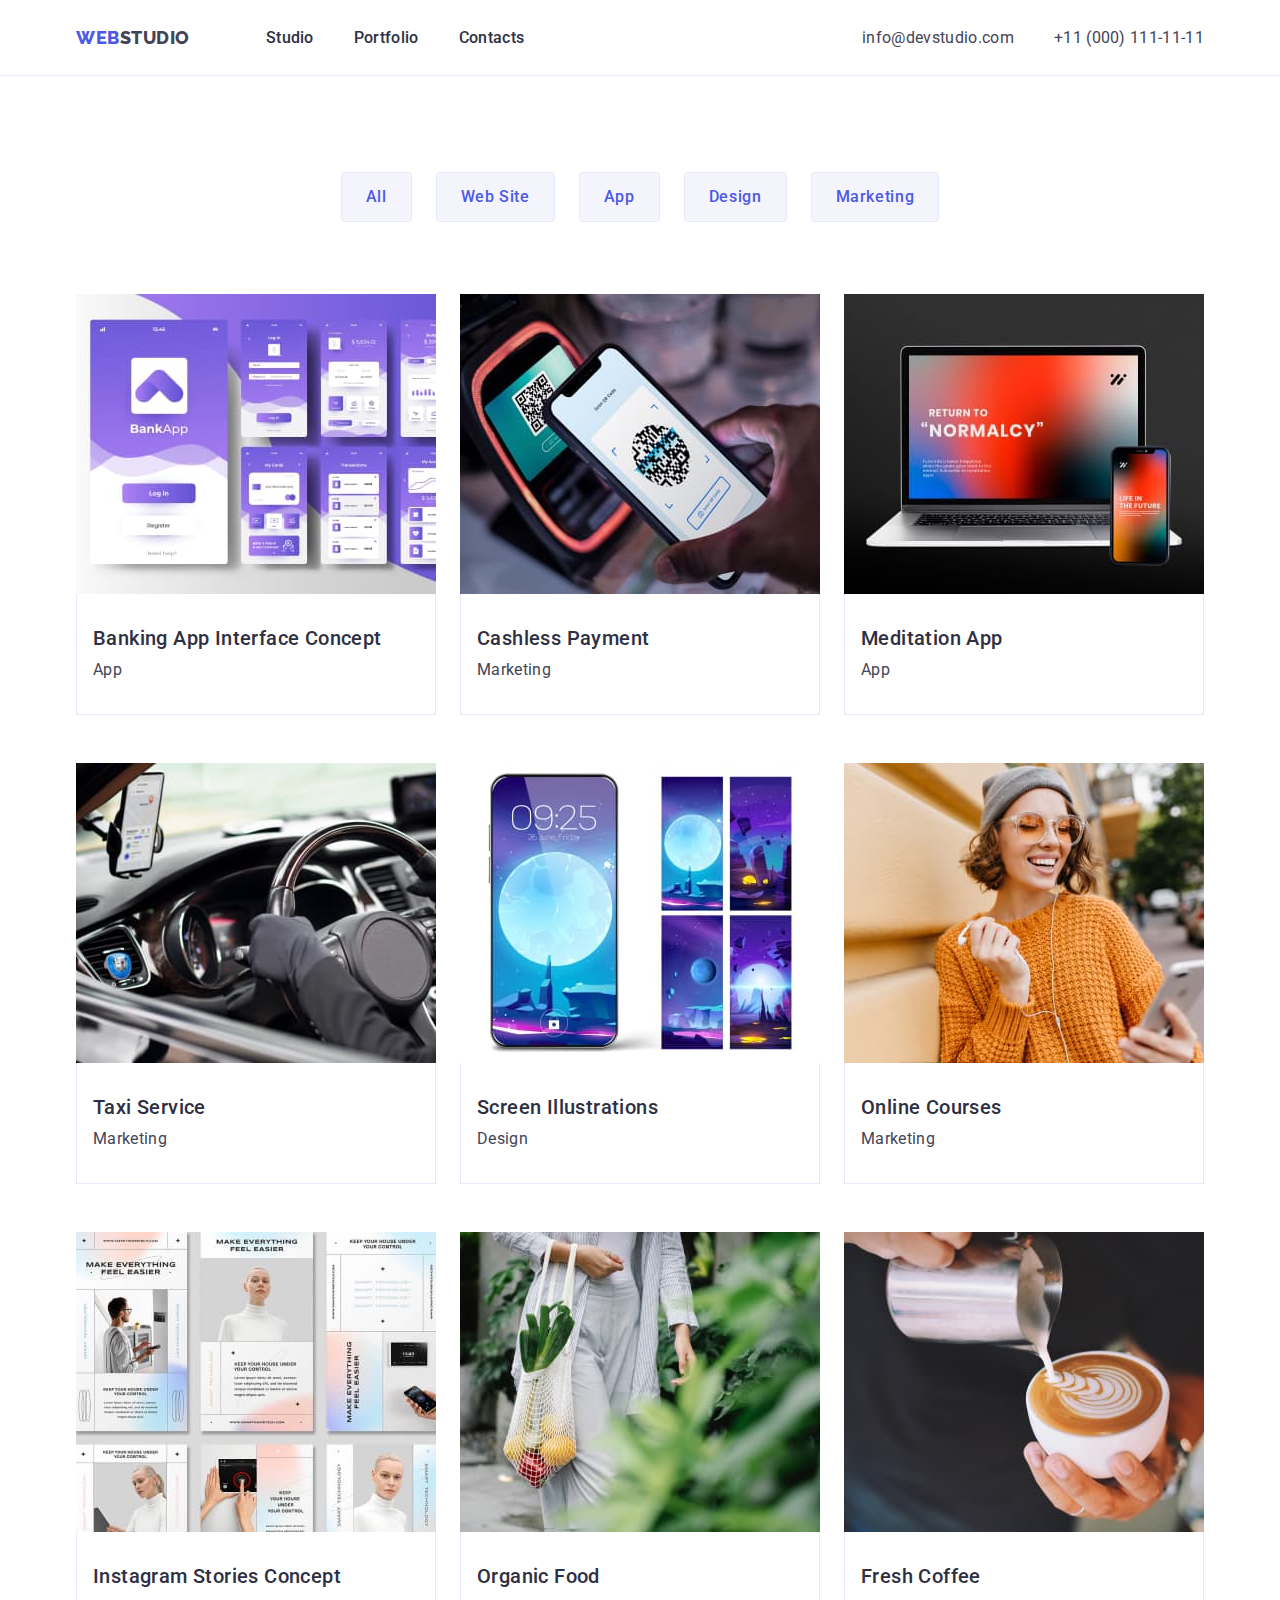
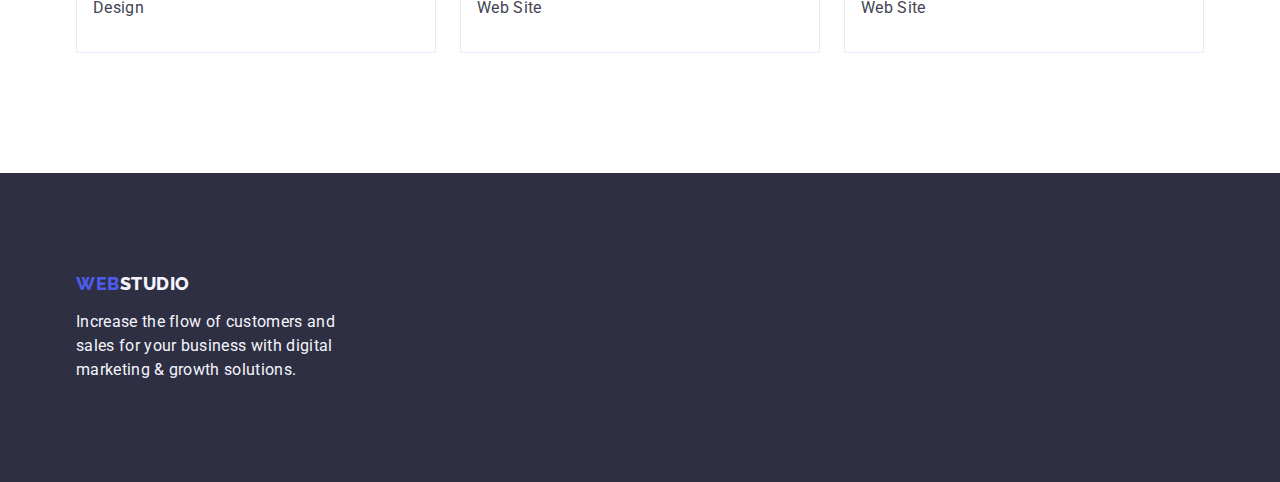
==== portfolio.html @ 18f74e1c "start" ====
<!DOCTYPE html>

<html lang="en">
  <head>
    <meta charset="UTF-8" />
    <meta http-equiv="X-UA-Compatible" content="IE=edge" />
    <meta name="viewport" content="width=device-width, initial-scale=1.0" />
    <title>Портфоліо</title>
    <link rel="preconnect" href="https://fonts.googleapis.com" />
    <link rel="preconnect" href="https://fonts.gstatic.com" crossorigin />
    <link
      href="https://fonts.googleapis.com/css2?family=Raleway:wght@800&family=Roboto:wght@400;500;700;900&display=swap"
      rel="stylesheet"
    />
    <link
      rel="stylesheet"
      href="https://cdn.jsdelivr.net/npm/modern-normalize@2.0.0/modern-normalize.min.css"
    />
    <link rel="stylesheet" href="./css/styles.css" />
  </head>
  <!-- BODY -->
  <body>
    <!-- HEADER -->
    <header class="header">
      <div class="container header-container">
        <!-- HEADER NAVIGATION -->
        <nav class="nav header-nav">
          <a class="link logo-link" href="./index.html"
            >Web<span class="logo-header">Studio</span></a
          >
          <ul class="list header-list">
            <li class="item header-item">
              <a href="./index.html" class="link nav-link">Studio</a>
            </li>
            <li class="item header-item">
              <a href="./portfolio.html" class="link nav-link">Portfolio</a>
            </li>
            <li class="item header-item">
              <a href="" class="link nav-link">Contacts</a>
            </li>
          </ul>
        </nav>
        <!-- ADDRESS -->
        <address class="address">
          <ul class="address-list">
            <li class="item address-item">
              <a
                class="link contact mail-contact"
                href="mailto:info@devstudio.com"
                >info@devstudio.com</a
              >
            </li>
            <li class="item address-item">
              <a class="link contact tel-contact" href="tel:+110001111111"
                >+11 (000) 111-11-11</a
              >
            </li>
          </ul>
        </address>
      </div>
    </header>
    <!-- MAIN PORTFOLIO -->
    <main>
      <section class="section portfolio-section">
        <div class="container">
          <!-- BUTTONS PORTFOLIO -->
          <h1 class="visually-hidden">Filter</h1>
          <ul class="list list-button">
            <li class="item item-button">
              <button class="filter-button" type="button">All</button>
            </li>
            <li class="item item-button">
              <button class="filter-button" type="button">Web Site</button>
            </li>
            <li class="item item-button">
              <button class="filter-button" type="button">App</button>
            </li>
            <li class="item item-button">
              <button class="filter-button" type="button">Design</button>
            </li>
            <li class="item item-button">
              <button class="filter-button" type="button">Marketing</button>
            </li>
          </ul>
          <!-- PORTFOLIO -->
          <ul class="list list-portfolio">
            <li class="item item-portfolio">
              <a href="#" class="link portfolio-link">
                <img
                  class="image portfolio-image"
                  src="./images/portfolio/banking-app.jpg"
                  alt="Banking App Interface Concept"
                  width="360"
                  height="300"
                />
                <div class="portfolio-inform">
                  <h2 class="title-descriptions portfolio-descriptions">
                    Banking App Interface Concept
                  </h2>
                  <p class="text portfolio-text">App</p>
                </div>
              </a>
            </li>
            <li class="item item-portfolio">
              <a href="#" class="link portfolio-link">
                <img
                  class="image portfolio-image"
                  src="./images/portfolio/cashless-payment.jpg"
                  alt="mobile cashless payment"
                  width="360"
                  height="300"
                />
                <div class="portfolio-inform">
                  <h2 class="title-descriptions portfolio-descriptions">
                    Cashless Payment
                  </h2>
                  <p class="text portfolio-text">Marketing</p>
                </div>
              </a>
            </li>
            <li class="item item-portfolio">
              <a href="#" class="link portfolio-link">
                <img
                  class="image portfolio-image"
                  src="./images/portfolio/meditation-app.jpg"
                  alt="meditation app"
                  width="360"
                  height="300"
                />
                <div class="portfolio-inform">
                  <h2 class="title-descriptions portfolio-descriptions">
                    Meditation App
                  </h2>
                  <p class="text portfolio-text">App</p>
                </div>
              </a>
            </li>
            <li class="item item-portfolio">
              <a href="#" class="link portfolio-link">
                <img
                  class="image portfolio-image"
                  src="./images/portfolio/taxi-service.jpg"
                  alt="car with man inside"
                  width="360"
                  height="300"
                />
                <div class="portfolio-inform">
                  <h2 class="title-descriptions portfolio-descriptions">
                    Taxi Service
                  </h2>
                  <p class="text portfolio-text">Marketing</p>
                </div>
              </a>
            </li>
            <li class="item item-portfolio">
              <a href="#" class="link portfolio-link">
                <img
                  class="image portfolio-image"
                  src="./images/portfolio/screen-illustrations.jpg"
                  alt="imege of the moon"
                  width="360"
                  height="300"
                />
                <div class="portfolio-inform">
                  <h2 class="title-descriptions portfolio-descriptions">
                    Screen Illustrations
                  </h2>
                  <p class="text portfolio-text">Design</p>
                </div>
              </a>
            </li>
            <li class="item item-portfolio">
              <a href="#" class="link portfolio-link">
                <img
                  class="image portfolio-image"
                  src="./images/portfolio/online-courses.jpg"
                  alt="a blonde girl wearing a hat, glasses and an orange sweatshirt with a phone"
                  width="360"
                  height="300"
                />
                <div class="portfolio-inform">
                  <h2 class="title-descriptions portfolio-descriptions">
                    Online Courses
                  </h2>
                  <p class="text portfolio-text">Marketing</p>
                </div>
              </a>
            </li>
            <li class="item item-portfolio">
              <a href="#" class="link portfolio-link">
                <img
                  class="image portfolio-image"
                  src="./images/portfolio/instagram-stories-concept.jpg"
                  alt="Instagram Stories"
                  width="360"
                  height="300"
                />
                <div class="portfolio-inform">
                  <h2 class="title-descriptions portfolio-descriptions">
                    Instagram Stories Concept
                  </h2>
                  <p class="text portfolio-text">Design</p>
                </div>
              </a>
            </li>
            <li class="item item-portfolio">
              <a href="#" class="link portfolio-link">
                <img
                  class="image portfolio-image"
                  src="./images/portfolio/organic-food.jpg"
                  alt="woman with different Organic Food"
                  width="360"
                  height="300"
                />
                <div class="portfolio-inform">
                  <h2 class="title-descriptions portfolio-descriptions">
                    Organic Food
                  </h2>
                  <p class="text portfolio-text">Web Site</p>
                </div>
              </a>
            </li>
            <li class="item item-portfolio">
              <a href="#" class="link portfolio-link">
                <img
                  class="image portfolio-image"
                  src="./images/portfolio/coffe.jpg"
                  alt="cup of coffe"
                  width="360"
                  height="300"
                />
                <div class="portfolio-inform">
                  <h2 class="title-descriptions portfolio-descriptions">
                    Fresh Coffee
                  </h2>
                  <p class="text portfolio-text">Web Site</p>
                </div>
              </a>
            </li>
          </ul>
        </div>
      </section>
    </main>
    <!-- FOOTER -->
    <footer class="footer">
      <div class="container footer-container">
        <!-- LOGO FOOTER -->
        <a class="link logo-link footer-link" href="./index.html"
          >Web<span class="logo-footer">Studio</span>
        </a>
        <p class="footer-text">
          Increase the flow of customers and sales for your business with
          digital marketing & growth solutions.
        </p>
      </div>
    </footer>
  </body>
</html>
---- css/styles.css ----
/* !!!!!!!!!!!!!!!!!!!!!!!!!!!!!!!!!!!!!!!!!!!!!!!! */
/* .team-container * {outline: 1px solid tomato} * */
/* div>h1{Hello world}+ul.top>li*5{doma}+p.pop>a.666[href="#"]{адреса} */

/* `````ROOT````` */
:root {
  --card-set-gap: 24px;
  --card-shadow: 0px 2px 1px rgba(46, 47, 66, 0.08);
  --button-border: 1px solid #e7e9fc;
  --primary-font: "Roboto", sans-serif;
  --secondary-font: "Raleway", sans-serif;
  --primary-color: #2e2f42;
  --secondary-color: #434455;
  --footer-bg-color: #2e2f42;
  --logo-btn-color: #4d5ae5;
  --footer-txt-color: #f4f4fd;
}

/* ````` BODY`````` */
body {
  font-family: var(--primary-font);
  color: var(--secondary-color);
  background-color: #fff;
}
/* ,,,,,body,,,,, */

/* `````COMPONENTS````` */
h1,
h2,
h3,
h4,
p {
  margin-top: 0;
  margin-bottom: 0;
}

ul,
ol {
  margin-top: 0;
  margin-bottom: 0;
  padding-left: 0;
  list-style: none;
}

img {
  display: block;
  max-width: 100%;
  height: auto;
}

a {
  font-family: var(--primary-font);
  font-weight: 500;
  text-decoration: none;
  font-size: 16px;
  line-height: 1.5;
  letter-spacing: 0.02em;
  color: var(--primary-color);
}

a:hover,
a:focus {
  color: #404bbf;
}

button {
  display: flex;
  justify-content: center;
  align-items: center;

  border-radius: 4px;
  min-width: 69px;
  cursor: pointer;
  color: #fff;
  background-color: var(--logo-btn-color);
}

button:hover,
button:focus {
  border: 1px solid transparent;
  color: #ffffff;
  background-color: #404bbf;
}

.container {
  width: 1158px;
  padding-left: 15px;
  padding-right: 15px;

  margin: 0 auto;
}

.logo-link {
  display: flex;
  margin-right: 76px;

  font-family: var(--secondary-font);
  font-weight: 800;
  font-size: 18px;
  line-height: 1.17;
  letter-spacing: 0.03em;
  text-transform: uppercase;
  color: var(--logo-btn-color);
}

.item-button {
  color: var(--secondary-color);
}

.title {
  text-align: center;

  font-size: 36px;
  line-height: 1.11;
  letter-spacing: 0.02em;
  text-transform: capitalize;
  color: var(--primary-color);
}

.title-descriptions {
  font-weight: 500;
  font-size: 20px;
  line-height: 1.2;
  letter-spacing: 0.02em;
  color: var(--primary-color);
}

.text {
  font-weight: 400;
  font-size: 16px;
  line-height: 1.5;
  letter-spacing: 0.02em;
  color: var(--secondary-color);
}

/* ,,,,,components,,,,, */

/* `````HEADER````` */
.header {
  padding-top: 25.5px;
  padding-bottom: 25.5px;
  border-bottom: 1px solid #e7e9fc;
}

.header-container {
  display: flex;
}

.header-nav {
  display: flex;
  align-items: center;
}

.logo-header {
  color: var(--secondary-color);
}

.header-list {
  display: flex;
  gap: 40px;
}

.nav-link {
  padding: 24px 0;
}

/* ``````ADDRESS`````` */
.address-list {
  display: flex;
  gap: 40px;

  font-family: var(--primary-font);
  font-style: normal;
  font-size: 16px;
  line-height: 1.5;
  letter-spacing: 0.02em;
  color: var(--secondary-color);
}
.address {
  margin-left: auto;
}
.contact {
  font-style: normal;
  font-weight: 400;
  color: var(--secondary-color);
}

.address {
  font-style: normal;
}
/* ,,,,,address,,,,, */
/* ,,,,,header,,,,, */

/* `````MAIN````` */
/* ,,,,,main,,,,, */

/* `````HERO````` */
.hero-section {
  padding: 188px 0;

  background-color: #2e2f42;
}

.title-hero {
  max-width: 496px;
  max-height: 120px;
  word-wrap: break-word;
  margin: auto;
  margin-bottom: 48px;

  font-size: 56px;
  font-waight: 700;
  line-height: 1.07;
  text-align: center;
  letter-spacing: 0.02em;
  color: #ffffff;
}

.business-text {
  color: #d9d9d9;
}

.button-hero {
  display: block;
  padding: 16px 32px;
  margin: auto;
  min-width: 169px;
  min-height: 56px;
  border: none;
  border-radius: 4px;
  box-shadow: 0px 4px 4px rgba(0, 0, 0, 0.15);

  font-family: var(--primary-font);
  font-weight: 500;
  font-size: 16px;
  line-height: 1.5;
  letter-spacing: 0.04em;
  color: #ffffff;
}

/* ,,,,,hero,,,,, */

/* `````GOALS`````*/

.goals-section {
  padding: 120px 0;
}

.visually-hidden {
  position: absolute;
  width: 1px;
  height: 1px;
  margin: -1px;
  border: 0;
  padding: 0;
  white-space: nowrap;
  clip-path: inset(100%);
  clip: rect(0 0 0 0);
  overflow: hidden;
}

.goals-list {
  display: flex;
  gap: 24px;
}

.goals-item {
  width: calc((100% - 3 * 24px) / 4);
}

.goals-descriprions {
  margin-bottom: 8px;
}

.goals-text {
  min-width: 264px;
  min-height: 104px;
}

/* ,,,,,goals,,,, */

/* `````OPPORTUNITIES`````` */
.opportunities-section {
  padding-bottom: 120px;
}

.opportunities-title {
  margin-bottom: 72px;
}

.opportunities-list {
  display: flex;
  gap: 24px;
}

.opportunities-item {
  width: calc((100% - 48px) / 3);
}

.opportunitie-image {
  border: 0.5px #e7e9fc solid;
}

/* ,,,,,opportunities,,,,,*/

/* `````TEAM````` */
.team-section {
  padding: 120px 0;
  background-color: #f4f4fd;
}

.team-title {
  margin-bottom: 72px;
}

.team-list {
  display: flex;
  gap: 24px;
}

.team-item {
  width: calc((100% - 72px) / 4);
  border-radius: 0px 0px 4px 4px;
}

.worker {
  padding: 32px 16px;
  box-shadow: var(--card-shadow);
  border-radius: 4px;
}

.team-descriptions {
  text-align: center;
  margin-bottom: 8px;
}

.team-text {
  text-align: center;
}

/* .team-card {box-shadow: var(--card-shadow);
border-radius: 4px;} */

/* ,,,,,team,,,,, */

/* `````PORTFOLIO````` */

.portfolio-section {
  padding-top: 96px;
  padding-bottom: 120px;
}

/* `````BUTTONS PORTFOLIO````` */
.list-button {
  display: flex;
  justify-content: center;
  gap: 24px;
  margin-bottom: 72px;
  flex-wrap: wrap;
}

.filter-button {
  border: var(--button-border);
  padding: 12px 24px;

  font-family: var (--primary-font);
  font-weight: 500;
  font-size: 16px;
  line-height: 1.5;
  text-align: center;
  letter-spacing: 0.04em;
  text-decoration: none;
  color: var(--logo-btn-color);
  background: #f4f4fd;
}

.filter-button:hover,
.filter-button:focus {
  color: #ffffff;
  background-color: #404bbf;
}

.item-portfolio {
  width: calc((100% - 48px) / 3);
}

.list-portfolio {
  display: flex;
  flex-wrap: wrap;
  column-gap: 24px;
  row-gap: 48px;
}

.portfolio-inform {
  padding: 32px 16px;
  border: 1px solid #e7e9fc;
  border-top: none;
}

.portfolio-descriptions {
  margin-bottom: 8px;
}

/* ,,,,,buttons portfolio,,,,, */
/* ,,,,,portfolio,,,,, */

/* `````FOOTER````` */
.footer {
  padding: 100px 0;

  background-color: var(--footer-bg-color);
}

.footer-link {
  display: inline-block;
  margin-bottom: 16px;
}

.logo-footer {
  color: var(--footer-txt-color);
}

.footer-text {
  max-width: 264px;
  max-height: 72px;
  word-wrap: break-word;

  font-weight: 400;
  font-size: 16px;
  line-height: 1.5;
  letter-spacing: 0.02em;
  color: var(--footer-txt-color);
}

/* ,,,,,foooter,,,,, */
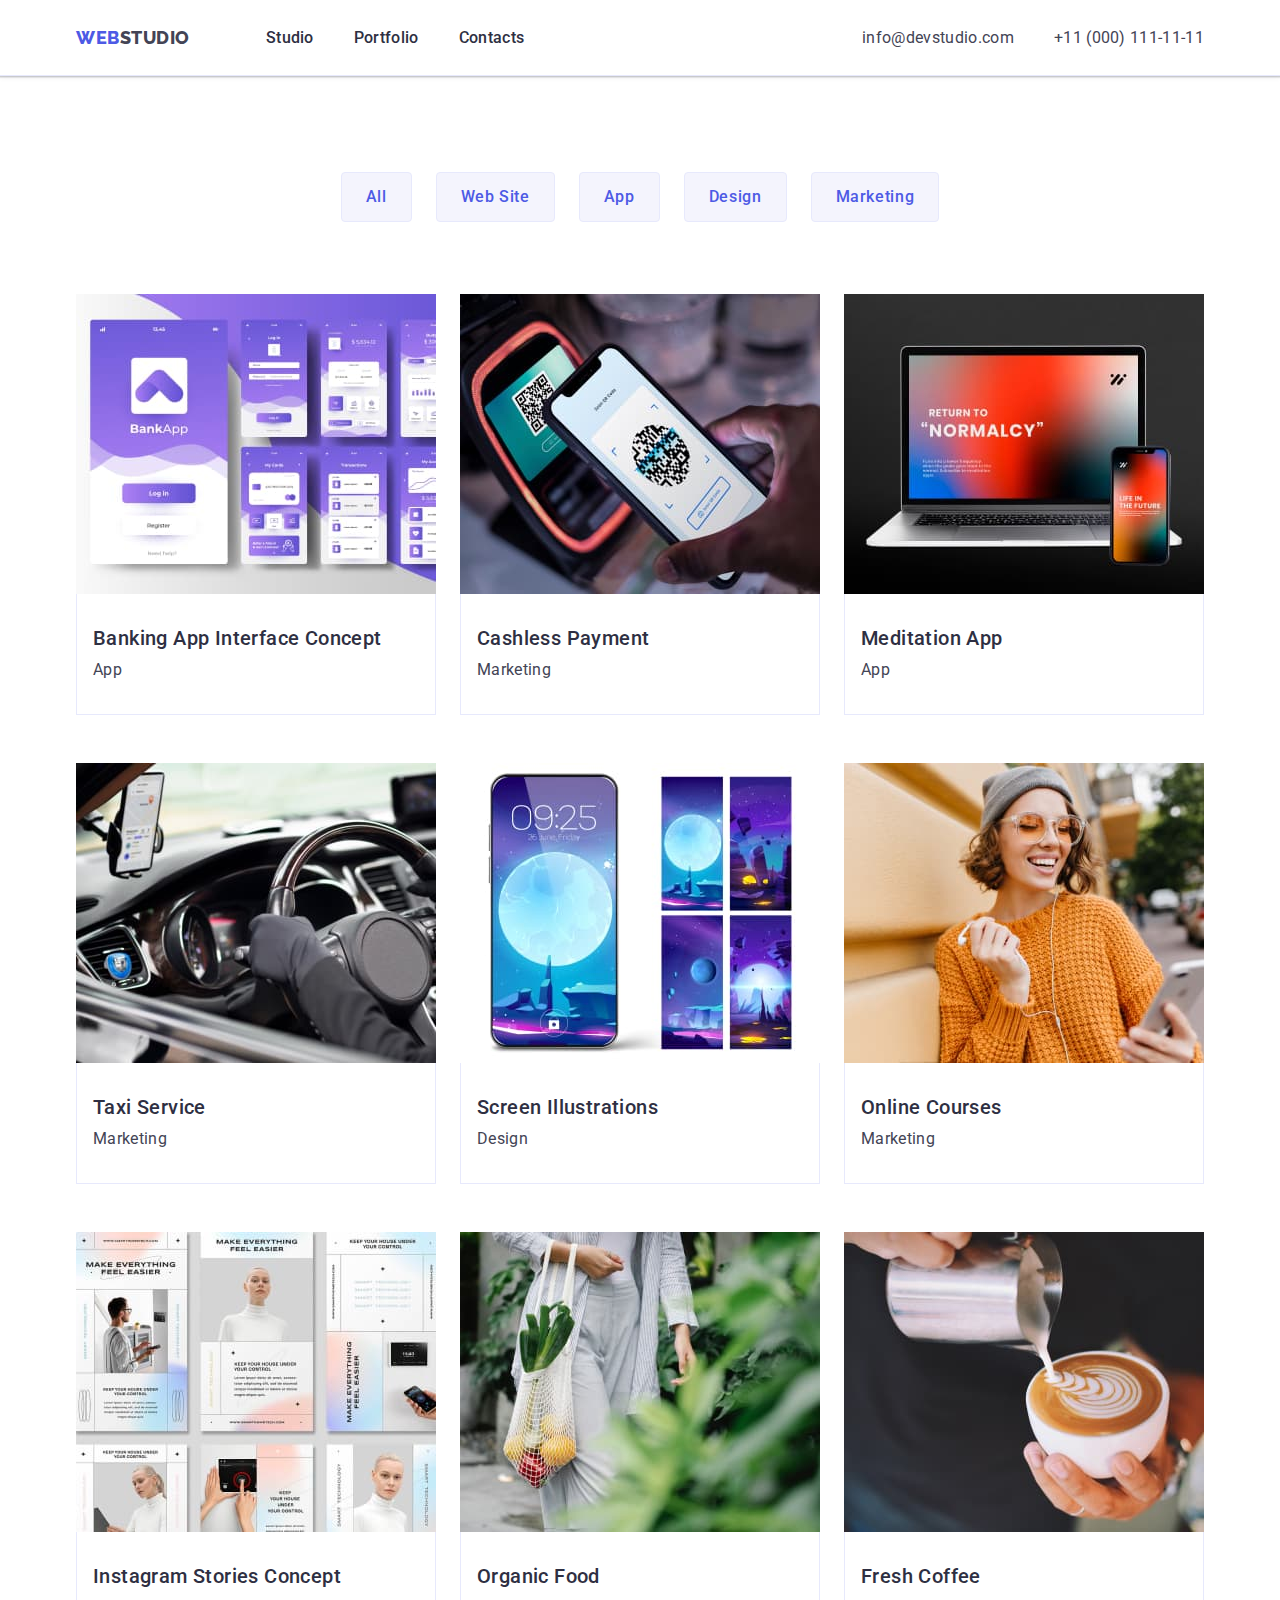
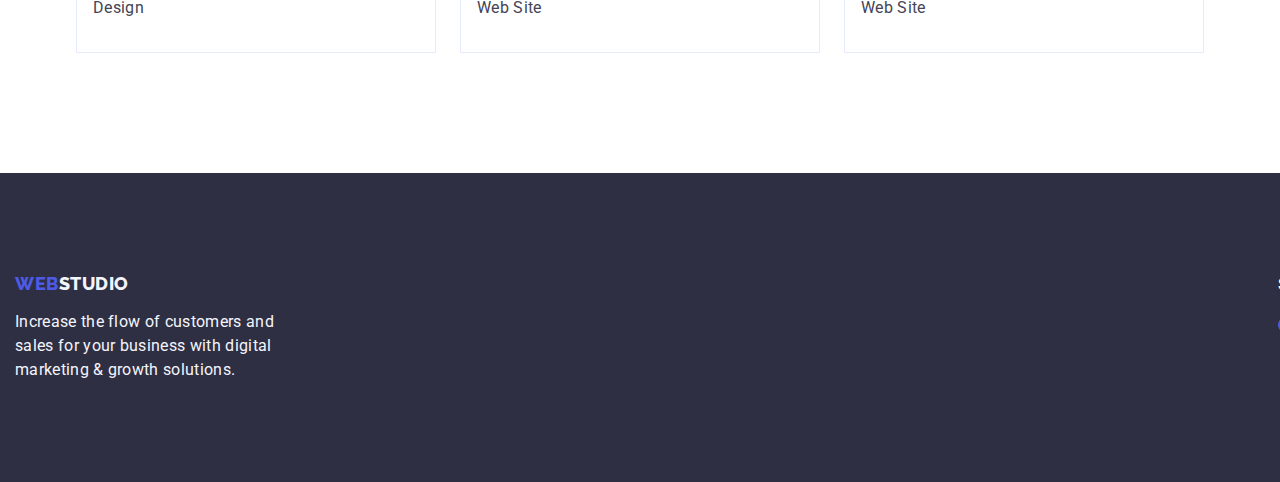
==== commit c15c8462: "cxzczv" ====
--- a/portfolio.html
+++ b/portfolio.html
@@ -243,15 +243,66 @@
     </main>
     <!-- FOOTER -->
     <footer class="footer">
-      <div class="container footer-container">
-        <!-- LOGO FOOTER -->
-        <a class="link logo-link footer-link" href="./index.html"
-          >Web<span class="logo-footer">Studio</span>
-        </a>
-        <p class="footer-text">
-          Increase the flow of customers and sales for your business with
-          digital marketing & growth solutions.
-        </p>
+      <div class="footer-container">
+        <div class="container footer-logo-container">
+          <!-- LOGO FOOTER -->
+          <a class="link logo-link footer-link" href="./index.html"
+            >Web<span class="logo-footer">Studio</span></a
+          >
+          <p class="footer-text">
+            Increase the flow of customers and sales for your business with
+            digital marketing & growth solutions.
+          </p>
+        </div>
+        <div class="footer-sm">
+          <p class="footer-sm-text">Social media</p>
+          <ul class="footer-sm-list">
+            <li class="footer-sm-items">
+              <a
+                class="footer-sm-links"
+                aria-label="instagram icon"
+                href="https://www.instagram.com/"
+                target="_blank"
+                rel="noopener no referrer"
+                ><svg class="footer-sm-icons" width="24" height="24">
+                  <use href="./images/icons.svg#instagram"></use></svg
+              ></a>
+            </li>
+            <li class="socials-items">
+              <a
+                class="footer-sm-links"
+                aria-label="twitter icon"
+                href="https://twitter.com/"
+                target="_blank"
+                rel="noopener no referrer"
+                ><svg class="footer-sm-icons" width="24" height="24">
+                  <use href="./images/icons.svg#twitter"></use></svg
+              ></a>
+            </li>
+            <li class="socials-items">
+              <a
+                class="footer-sm-links"
+                aria-label="facebook icon"
+                href="https://www.facebook.com/"
+                target="_blank"
+                rel="noopener no referrer"
+                ><svg class="footer-sm-icons" width="24" height="24">
+                  <use href="./images/icons.svg#facebook"></use></svg
+              ></a>
+            </li>
+            <li class="socials-items">
+              <a
+                class="footer-sm-links"
+                aria-label="linkedin icon"
+                href="https://www.linkedin.com/"
+                target="_blank"
+                rel="noopener no referrer"
+                ><svg class="footer-sm-icons" width="24" height="24">
+                  <use href="./images/icons.svg#linkedin"></use></svg
+              ></a>
+            </li>
+          </ul>
+        </div>
       </div>
     </footer>
   </body>
--- a/css/styles.css
+++ b/css/styles.css
@@ -1,6 +1,7 @@
 /* !!!!!!!!!!!!!!!!!!!!!!!!!!!!!!!!!!!!!!!!!!!!!!!! */
 /* .team-container * {outline: 1px solid tomato} * */
-/* div>h1{Hello world}+ul.top>li*5{doma}+p.pop>a.666[href="#"]{адреса} */
+/* div.goals-icon+svg.goals-icon[width="16" hight="16"]>use[href="./images/icons.svg#"]
+ */
 
 /* `````ROOT````` */
 :root {
@@ -82,170 +83,6 @@
   background-color: #404bbf;
 }
 
-.container {
-  width: 1158px;
-  padding-left: 15px;
-  padding-right: 15px;
-
-  margin: 0 auto;
-}
-
-.logo-link {
-  display: flex;
-  margin-right: 76px;
-
-  font-family: var(--secondary-font);
-  font-weight: 800;
-  font-size: 18px;
-  line-height: 1.17;
-  letter-spacing: 0.03em;
-  text-transform: uppercase;
-  color: var(--logo-btn-color);
-}
-
-.item-button {
-  color: var(--secondary-color);
-}
-
-.title {
-  text-align: center;
-
-  font-size: 36px;
-  line-height: 1.11;
-  letter-spacing: 0.02em;
-  text-transform: capitalize;
-  color: var(--primary-color);
-}
-
-.title-descriptions {
-  font-weight: 500;
-  font-size: 20px;
-  line-height: 1.2;
-  letter-spacing: 0.02em;
-  color: var(--primary-color);
-}
-
-.text {
-  font-weight: 400;
-  font-size: 16px;
-  line-height: 1.5;
-  letter-spacing: 0.02em;
-  color: var(--secondary-color);
-}
-
-/* ,,,,,components,,,,, */
-
-/* `````HEADER````` */
-.header {
-  padding-top: 25.5px;
-  padding-bottom: 25.5px;
-  border-bottom: 1px solid #e7e9fc;
-}
-
-.header-container {
-  display: flex;
-}
-
-.header-nav {
-  display: flex;
-  align-items: center;
-}
-
-.logo-header {
-  color: var(--secondary-color);
-}
-
-.header-list {
-  display: flex;
-  gap: 40px;
-}
-
-.nav-link {
-  padding: 24px 0;
-}
-
-/* ``````ADDRESS`````` */
-.address-list {
-  display: flex;
-  gap: 40px;
-
-  font-family: var(--primary-font);
-  font-style: normal;
-  font-size: 16px;
-  line-height: 1.5;
-  letter-spacing: 0.02em;
-  color: var(--secondary-color);
-}
-.address {
-  margin-left: auto;
-}
-.contact {
-  font-style: normal;
-  font-weight: 400;
-  color: var(--secondary-color);
-}
-
-.address {
-  font-style: normal;
-}
-/* ,,,,,address,,,,, */
-/* ,,,,,header,,,,, */
-
-/* `````MAIN````` */
-/* ,,,,,main,,,,, */
-
-/* `````HERO````` */
-.hero-section {
-  padding: 188px 0;
-
-  background-color: #2e2f42;
-}
-
-.title-hero {
-  max-width: 496px;
-  max-height: 120px;
-  word-wrap: break-word;
-  margin: auto;
-  margin-bottom: 48px;
-
-  font-size: 56px;
-  font-waight: 700;
-  line-height: 1.07;
-  text-align: center;
-  letter-spacing: 0.02em;
-  color: #ffffff;
-}
-
-.business-text {
-  color: #d9d9d9;
-}
-
-.button-hero {
-  display: block;
-  padding: 16px 32px;
-  margin: auto;
-  min-width: 169px;
-  min-height: 56px;
-  border: none;
-  border-radius: 4px;
-  box-shadow: 0px 4px 4px rgba(0, 0, 0, 0.15);
-
-  font-family: var(--primary-font);
-  font-weight: 500;
-  font-size: 16px;
-  line-height: 1.5;
-  letter-spacing: 0.04em;
-  color: #ffffff;
-}
-
-/* ,,,,,hero,,,,, */
-
-/* `````GOALS`````*/
-
-.goals-section {
-  padding: 120px 0;
-}
-
 .visually-hidden {
   position: absolute;
   width: 1px;
@@ -259,6 +96,186 @@
   overflow: hidden;
 }
 
+.container {
+  width: 1158px;
+  padding-left: 15px;
+  padding-right: 15px;
+
+  margin: 0 auto;
+}
+
+.logo-link {
+  /* display: flex; */
+  margin-right: 76px;
+
+  font-family: var(--secondary-font);
+  font-weight: 800;
+  font-size: 18px;
+  line-height: 1.17;
+  letter-spacing: 0.03em;
+  text-transform: uppercase;
+  color: var(--logo-btn-color);
+}
+
+.item-button {
+  color: var(--secondary-color);
+}
+
+.title {
+  text-align: center;
+
+  font-size: 36px;
+  line-height: 1.11;
+  letter-spacing: 0.02em;
+  text-transform: capitalize;
+  color: var(--primary-color);
+}
+
+.title-descriptions {
+  font-weight: 500;
+  font-size: 20px;
+  line-height: 1.2;
+  letter-spacing: 0.02em;
+  color: var(--primary-color);
+}
+
+.text {
+  font-weight: 400;
+  font-size: 16px;
+  line-height: 1.5;
+  letter-spacing: 0.02em;
+  color: var(--secondary-color);
+}
+
+/* ,,,,,components,,,,, */
+
+/* `````HEADER````` */
+.header {
+  padding-top: 25.5px;
+  padding-bottom: 25.5px;
+  border-bottom: 1px solid #e7e9fc;
+  box-shadow: 0px 2px 1px rgba(46, 47, 66, 0.08),
+    0px 1px 1px rgba(46, 47, 66, 0.16), 0px 1px 6px rgba(46, 47, 66, 0.08);
+}
+
+.header-container {
+  display: flex;
+}
+
+.header-nav {
+  display: flex;
+  align-items: center;
+}
+
+.logo-header {
+  color: var(--secondary-color);
+}
+
+.header-list {
+  display: flex;
+  gap: 40px;
+}
+
+.nav-link {
+  padding: 24px 0;
+}
+
+/* ``````ADDRESS`````` */
+.address-list {
+  display: flex;
+  gap: 40px;
+
+  font-family: var(--primary-font);
+  font-style: normal;
+  font-size: 16px;
+  line-height: 1.5;
+  letter-spacing: 0.02em;
+  color: var(--secondary-color);
+}
+.address {
+  margin-left: auto;
+}
+.contact {
+  font-style: normal;
+  font-weight: 400;
+  color: var(--secondary-color);
+}
+
+.address {
+  font-style: normal;
+}
+/* ,,,,,address,,,,, */
+/* ,,,,,header,,,,, */
+
+/* `````MAIN````` */
+/* ,,,,,main,,,,, */
+
+/* `````HERO````` */
+.hero-section {
+  margin: 0 auto;
+  padding: 188px 0;
+
+  background-image: linear-gradient(
+      rgba(46, 47, 66, 0.7),
+      rgba(46, 47, 66, 0.7)
+    ),
+    url(../images/people-bg.jpg);
+  max-width: 1440px;
+  background-size: cover;
+  background-repeat: no-repeat;
+  background-position: center;
+  background-color: #2e2f42;
+}
+
+.title-hero {
+  max-width: 496px;
+  max-height: 120px;
+  word-wrap: break-word;
+  margin: auto;
+  margin-bottom: 48px;
+
+  font-size: 56px;
+  font-waight: 700;
+  line-height: 1.07;
+  text-align: center;
+  letter-spacing: 0.02em;
+  color: #ffffff;
+}
+
+.business-text {
+  color: #d9d9d9;
+}
+
+.button-hero {
+  display: block;
+  padding: 16px 32px;
+  margin: auto;
+  min-width: 169px;
+  min-height: 56px;
+  border: none;
+  border-radius: 4px;
+  box-shadow: 0px 4px 4px rgba(0, 0, 0, 0.15);
+
+  font-family: var(--primary-font);
+  font-weight: 500;
+  font-size: 16px;
+  line-height: 1.5;
+  letter-spacing: 0.04em;
+  color: #ffffff;
+}
+
+/* ,,,,,hero,,,,, */
+
+/* `````GOALS`````*/
+
+.goals-section {
+  padding: 120px 0;
+}
+
+.goals-container {
+  align-items: center;
+}
+
 .goals-list {
   display: flex;
   gap: 24px;
@@ -266,6 +283,18 @@
 
 .goals-item {
   width: calc((100% - 3 * 24px) / 4);
+}
+
+/* !!!!!!!!!!!!!!!!!!!!!!!!!!!!  align-items: center;
+ */
+.goals-icon {
+  display: flex;
+  justify-content: center;
+
+  height: 112px;
+  background-color: #f4f4fd;
+  border-radius: 4px;
+  margin-bottom: 8px;
 }
 
 .goals-descriprions {
@@ -282,6 +311,10 @@
 /* `````OPPORTUNITIES`````` */
 .opportunities-section {
   padding-bottom: 120px;
+}
+
+.opportunities-container {
+  align-items: center;
 }
 
 .opportunities-title {
@@ -320,12 +353,14 @@
 
 .team-item {
   width: calc((100% - 72px) / 4);
+  box-shadow: 0px 1px 6px rgba(46, 47, 66, 0.08),
+    0px 1px 1px rgba(46, 47, 66, 0.16), 0px 2px 1px rgba(46, 47, 66, 0.08);
   border-radius: 0px 0px 4px 4px;
 }
 
 .worker {
   padding: 32px 16px;
-  box-shadow: var(--card-shadow);
+
   border-radius: 4px;
 }
 
@@ -336,12 +371,82 @@
 
 .team-text {
   text-align: center;
-}
-
-/* .team-card {box-shadow: var(--card-shadow);
-border-radius: 4px;} */
+  margin-bottom: 8px;
+}
+
+.socials {
+  display: flex;
+  justify-content: center;
+  gap: 24px;
+}
+
+.socials-links {
+  display: flex;
+  justify-content: center;
+  align-items: center;
+  width: 40px;
+  height: 40px;
+  background: #4d5ae5;
+  border-radius: 50%;
+}
+
+.socials-links:hover,
+.socials-links:focus {
+  background: #404bbf;
+}
+
+.socials-icons {
+  fill: #f4f4fd;
+}
 
 /* ,,,,,team,,,,, */
+
+/* `````CUSTOMERS````` */
+
+.customers-section {
+  padding: 120px 0;
+}
+
+.customers-title {
+  margin-bottom: 72px;
+  font-size: 36px;
+  line-height: 1.11;
+}
+
+.customers-list {
+  display: flex;
+  gap: 24px;
+}
+
+.customers-item {
+  width: calc((100% - 120px) / 6);
+
+  height: 88px;
+}
+
+.customers-link {
+  display: flex;
+  align-items: center;
+  justify-content: center;
+
+  width: 100%;
+  height: 100%;
+  color: #8e8f99;
+  border: 1px solid #8e8f99;
+  border-radius: 4px;
+}
+
+.customers-link:hover,
+.customers-link:focus {
+  color: #404bbf;
+  border-color: #404bbf;
+}
+
+.customers-icon {
+  fill: currentColor;
+  padding: 16px 32px;
+}
+/* ,,,,,customers,,,,, */
 
 /* `````PORTFOLIO````` */
 
@@ -362,6 +467,7 @@
 .filter-button {
   border: var(--button-border);
   padding: 12px 24px;
+  transition: box-shadow 0.3s;
 
   font-family: var (--primary-font);
   font-weight: 500;
@@ -374,15 +480,33 @@
   background: #f4f4fd;
 }
 
-.filter-button:hover,
-.filter-button:focus {
+.item-button:hover,
+.item-button:focus {
   color: #ffffff;
   background-color: #404bbf;
-}
-
+  box-shadow: 0px 3px 1px rgba(0, 0, 0, 0.1), 0px 2px 1px rgba(0, 0, 0, 0.08),
+    0px 2px 2px rgba(0, 0, 0, 0.12);
+}
+/* !!!!!!!!!!!!!!!!!!!! display block!!!!!!!!!!!!!!!!!!!!!!!!! */
 .item-portfolio {
+  transition: box-shadow 0.3s;
   width: calc((100% - 48px) / 3);
 }
+
+.portfolio-link {
+  display: block;
+}
+
+.portfolio-link:hover,
+.portfolio-link:focus {
+  box-shadow: 0px 1px 6px rgba(46, 47, 66, 0.08),
+    0px 1px 1px rgba(46, 47, 66, 0.16), 0px 2px 1px rgba(46, 47, 66, 0.08);
+}
+
+/* .item-portfolio:hover,
+.item-portfolio:focus {
+  box-shadow: 0px 1px 6px rgba(46, 47, 66, 0.08),
+    0px 1px 1px rgba(46, 47, 66, 0.16), 0px 2px 1px rgba(46, 47, 66, 0.08); */
 
 .list-portfolio {
   display: flex;
@@ -405,13 +529,27 @@
 /* ,,,,,portfolio,,,,, */
 
 /* `````FOOTER````` */
+
+/* !!!!!!!!!!!!!!!!!!!!!!!!!!!!!!!!!!!!!!!!!!!!!!!!!!!!!!!!!!!  display: flex;
+  align-items: center; */
 .footer {
   padding: 100px 0;
-
+  display: flex;
+  align-items: center;
   background-color: var(--footer-bg-color);
 }
 
+.footer-container {
+  display: flex;
+  align-items: baseline;
+}
+
+.footer-logo-container {
+  margin-right: 120px;
+}
+
 .footer-link {
+  /* display: flex */
   display: inline-block;
   margin-bottom: 16px;
 }
@@ -432,4 +570,42 @@
   color: var(--footer-txt-color);
 }
 
+.footer-sm-text {
+  margin-bottom: 16px;
+  font-weight: 500;
+  font-size: 16px;
+  line-height: 1.5;
+  letter-spacing: 0.02em;
+  color: #ffffff;
+}
+
+.footer-sm-list {
+  display: flex;
+  gap: 16px;
+}
+
+.footer-sm-items {
+  width: 40px;
+  higth: 40px;
+}
+
+.footer-sm-links {
+  display: flex;
+  align-items: center;
+  justify-content: center;
+
+  width: 100%;
+  height: 100%;
+  background-color: #4d5ae5;
+  border-radius: 50%;
+}
+
+.footer-sm-links:hover,
+.footer-sm-links:focus {
+  background-color: #31d0aa;
+}
+
+.footer-sm-icons {
+  fill: #f4f4fd;
+}
 /* ,,,,,foooter,,,,, */
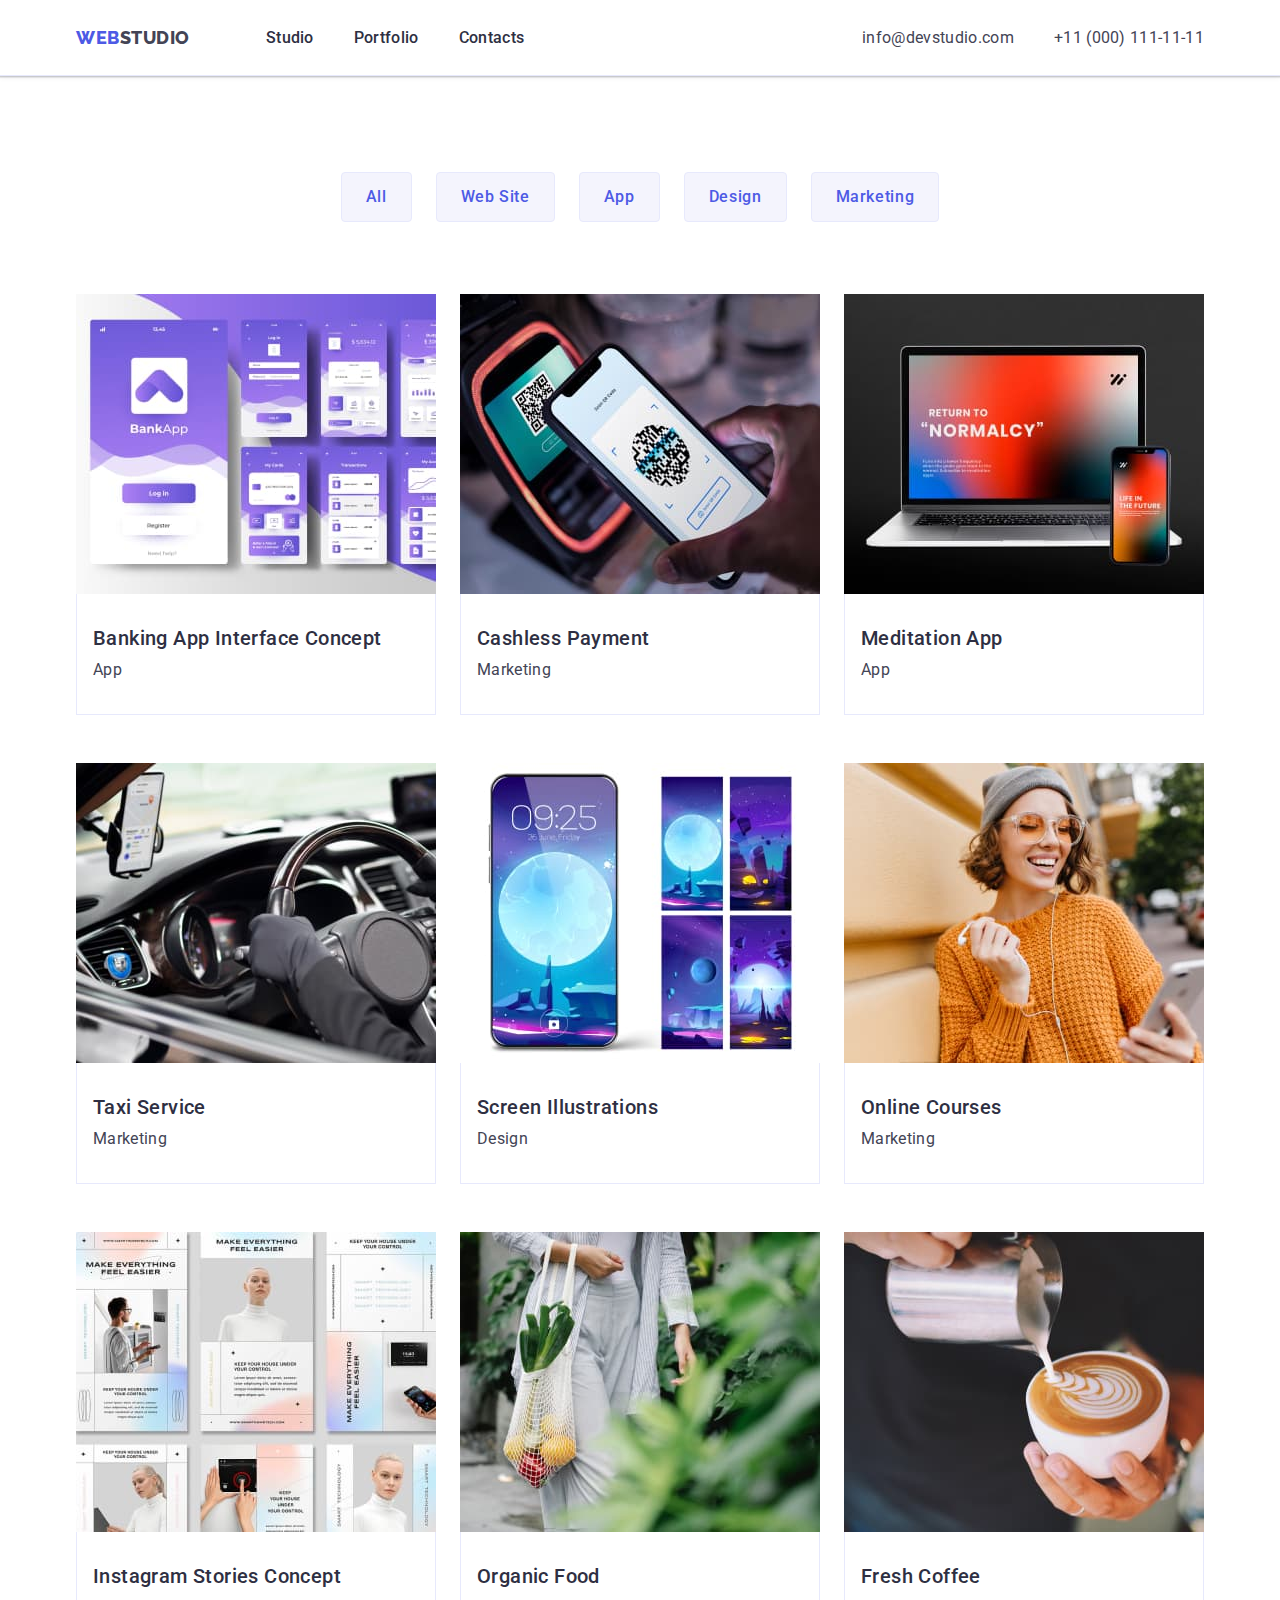
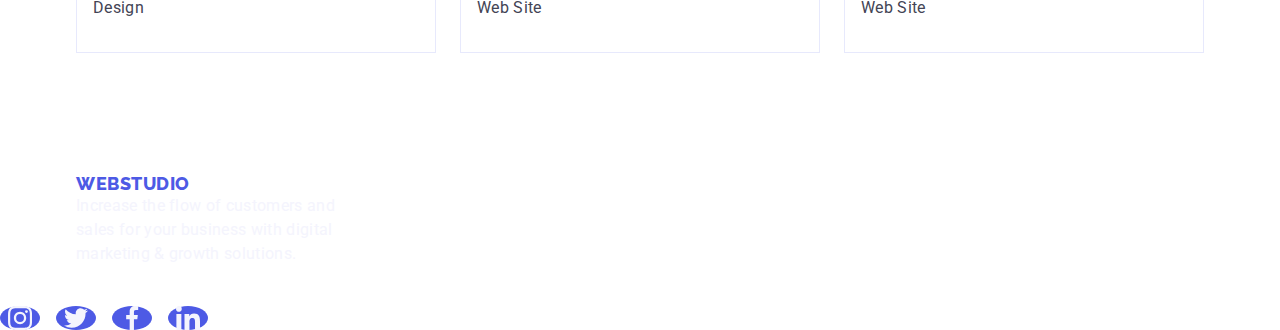
==== commit 3031fc42: "dsdasd" ====
--- a/portfolio.html
+++ b/portfolio.html
@@ -268,7 +268,7 @@
                   <use href="./images/icons.svg#instagram"></use></svg
               ></a>
             </li>
-            <li class="socials-items">
+            <li class="footer-sm-items">
               <a
                 class="footer-sm-links"
                 aria-label="twitter icon"
@@ -279,7 +279,7 @@
                   <use href="./images/icons.svg#twitter"></use></svg
               ></a>
             </li>
-            <li class="socials-items">
+            <li class="footer-sm-items">
               <a
                 class="footer-sm-links"
                 aria-label="facebook icon"
@@ -290,7 +290,7 @@
                   <use href="./images/icons.svg#facebook"></use></svg
               ></a>
             </li>
-            <li class="socials-items">
+            <li class="footer-sm-items">
               <a
                 class="footer-sm-links"
                 aria-label="linkedin icon"
--- a/css/styles.css
+++ b/css/styles.css
@@ -288,6 +288,7 @@
 /* !!!!!!!!!!!!!!!!!!!!!!!!!!!!  align-items: center;
  */
 .goals-icon {
+  align-items: center;
   display: flex;
   justify-content: center;
 
@@ -363,7 +364,6 @@
 
   border-radius: 4px;
 }
-
 .team-descriptions {
   text-align: center;
   margin-bottom: 8px;
@@ -419,7 +419,7 @@
 }
 
 .customers-item {
-  width: calc((100% - 120px) / 6);
+  /* width: calc((100% - 120px) / 6); */
 
   height: 88px;
 }
@@ -532,7 +532,7 @@
 
 /* !!!!!!!!!!!!!!!!!!!!!!!!!!!!!!!!!!!!!!!!!!!!!!!!!!!!!!!!!!!  display: flex;
   align-items: center; */
-.footer {
+/* .footer {
   padding: 100px 0;
   display: flex;
   align-items: center;
@@ -549,7 +549,7 @@
 }
 
 .footer-link {
-  /* display: flex */
+  /* display: flex */ */
   display: inline-block;
   margin-bottom: 16px;
 }
@@ -586,7 +586,7 @@
 
 .footer-sm-items {
   width: 40px;
-  higth: 40px;
+  heigth: 40px;
 }
 
 .footer-sm-links {
@@ -607,5 +607,5 @@
 
 .footer-sm-icons {
   fill: #f4f4fd;
-}
+} */
 /* ,,,,,foooter,,,,, */
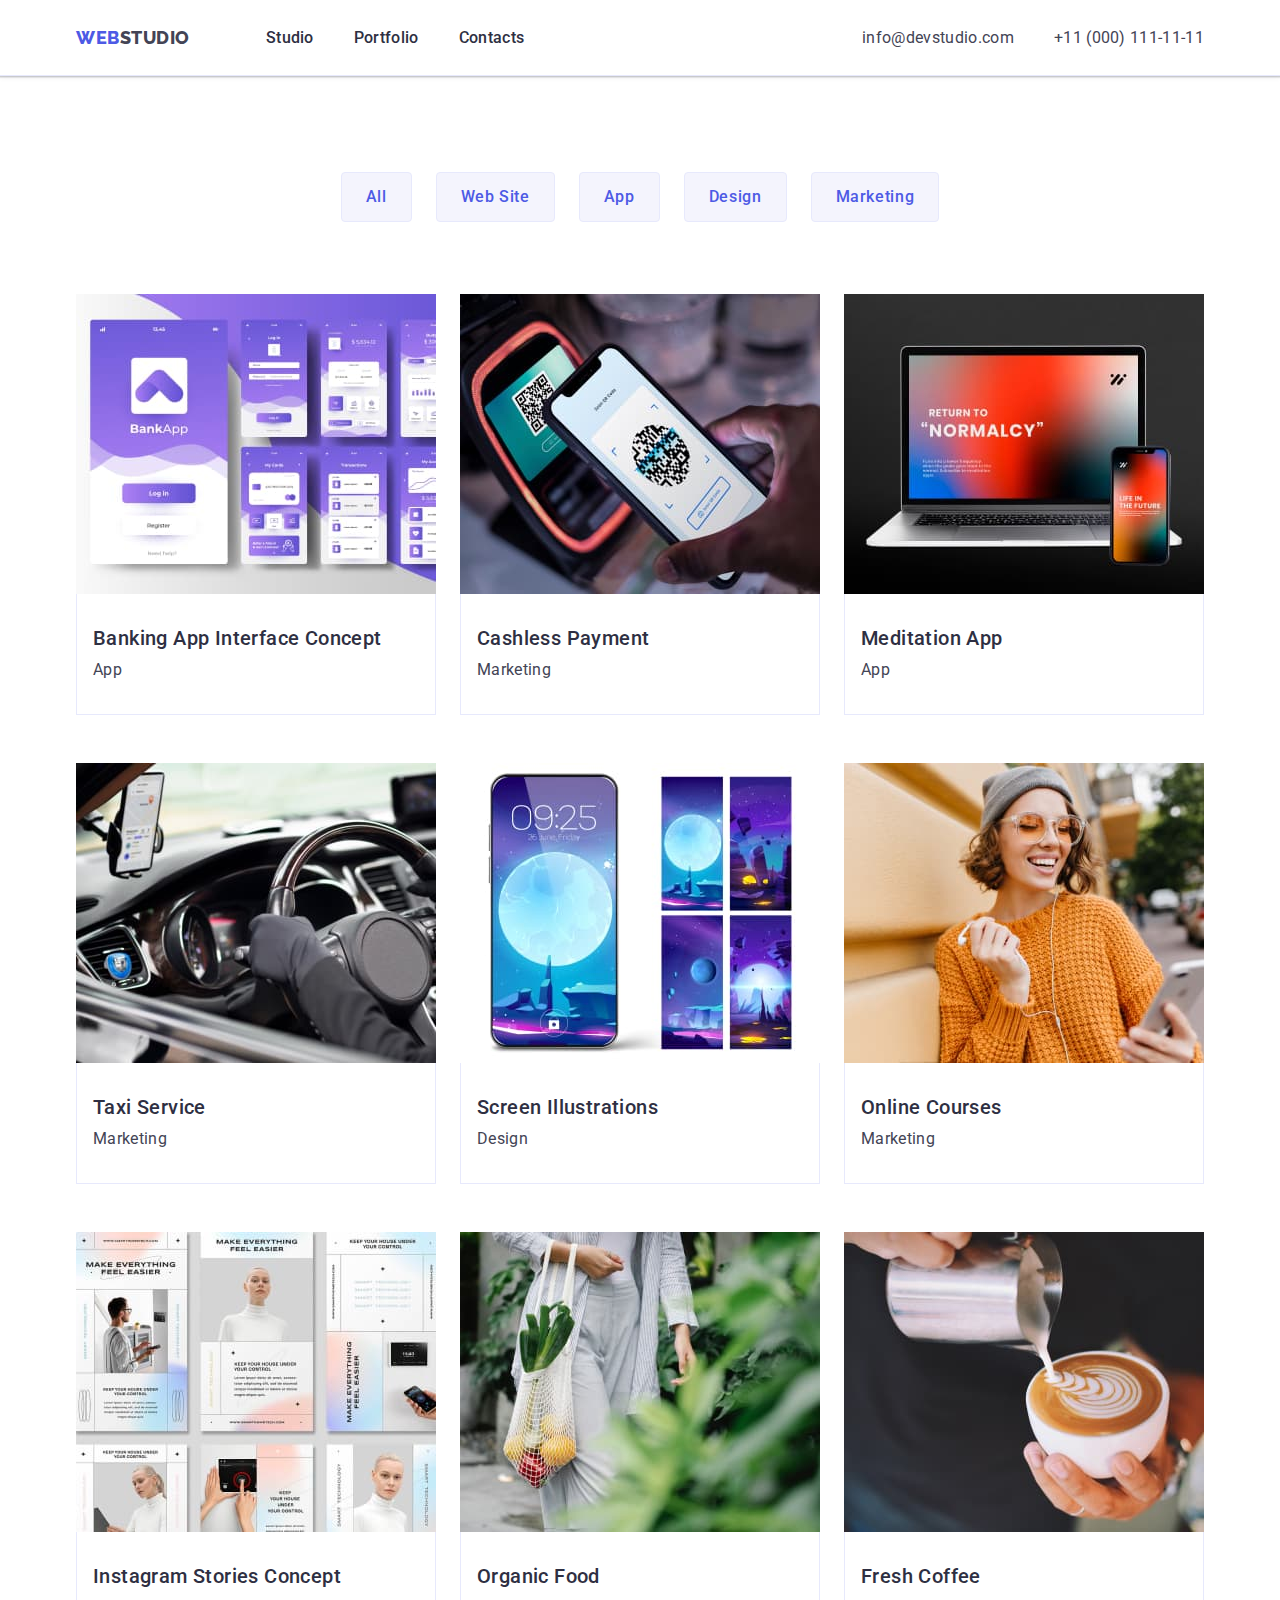
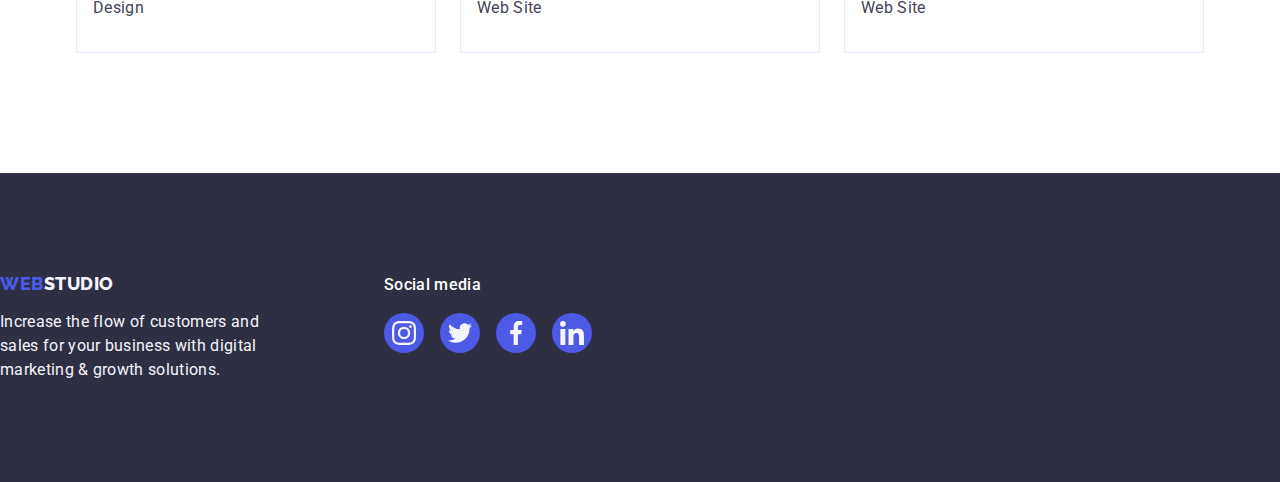
==== commit 9f4c2dea: "footer" ====
--- a/portfolio.html
+++ b/portfolio.html
@@ -244,7 +244,7 @@
     <!-- FOOTER -->
     <footer class="footer">
       <div class="footer-container">
-        <div class="container footer-logo-container">
+        <div class="footer-logo-container">
           <!-- LOGO FOOTER -->
           <a class="link logo-link footer-link" href="./index.html"
             >Web<span class="logo-footer">Studio</span></a
--- a/css/styles.css
+++ b/css/styles.css
@@ -419,7 +419,7 @@
 }
 
 .customers-item {
-  /* width: calc((100% - 120px) / 6); */
+  width: calc((100% - 120px) / 6);
 
   height: 88px;
 }
@@ -467,7 +467,7 @@
 .filter-button {
   border: var(--button-border);
   padding: 12px 24px;
-  transition: box-shadow 0.3s;
+  /* transition: box-shadow 0.3s; */
 
   font-family: var (--primary-font);
   font-weight: 500;
@@ -480,14 +480,14 @@
   background: #f4f4fd;
 }
 
-.item-button:hover,
-.item-button:focus {
+.filter-button:hover,
+.filter-button:focus {
   color: #ffffff;
   background-color: #404bbf;
   box-shadow: 0px 3px 1px rgba(0, 0, 0, 0.1), 0px 2px 1px rgba(0, 0, 0, 0.08),
     0px 2px 2px rgba(0, 0, 0, 0.12);
 }
-/* !!!!!!!!!!!!!!!!!!!! display block!!!!!!!!!!!!!!!!!!!!!!!!! */
+
 .item-portfolio {
   transition: box-shadow 0.3s;
   width: calc((100% - 48px) / 3);
@@ -503,11 +503,6 @@
     0px 1px 1px rgba(46, 47, 66, 0.16), 0px 2px 1px rgba(46, 47, 66, 0.08);
 }
 
-/* .item-portfolio:hover,
-.item-portfolio:focus {
-  box-shadow: 0px 1px 6px rgba(46, 47, 66, 0.08),
-    0px 1px 1px rgba(46, 47, 66, 0.16), 0px 2px 1px rgba(46, 47, 66, 0.08); */
-
 .list-portfolio {
   display: flex;
   flex-wrap: wrap;
@@ -529,19 +524,16 @@
 /* ,,,,,portfolio,,,,, */
 
 /* `````FOOTER````` */
-
-/* !!!!!!!!!!!!!!!!!!!!!!!!!!!!!!!!!!!!!!!!!!!!!!!!!!!!!!!!!!!  display: flex;
-  align-items: center; */
-/* .footer {
+.footer {
   padding: 100px 0;
-  display: flex;
-  align-items: center;
+
   background-color: var(--footer-bg-color);
 }
 
 .footer-container {
   display: flex;
   align-items: baseline;
+  /* margin-right: 120px; */
 }
 
 .footer-logo-container {
@@ -549,7 +541,6 @@
 }
 
 .footer-link {
-  /* display: flex */ */
   display: inline-block;
   margin-bottom: 16px;
 }
@@ -586,7 +577,7 @@
 
 .footer-sm-items {
   width: 40px;
-  heigth: 40px;
+  height: 40px;
 }
 
 .footer-sm-links {
@@ -604,8 +595,6 @@
 .footer-sm-links:focus {
   background-color: #31d0aa;
 }
-
 .footer-sm-icons {
   fill: #f4f4fd;
-} */
-/* ,,,,,foooter,,,,, */
+}
